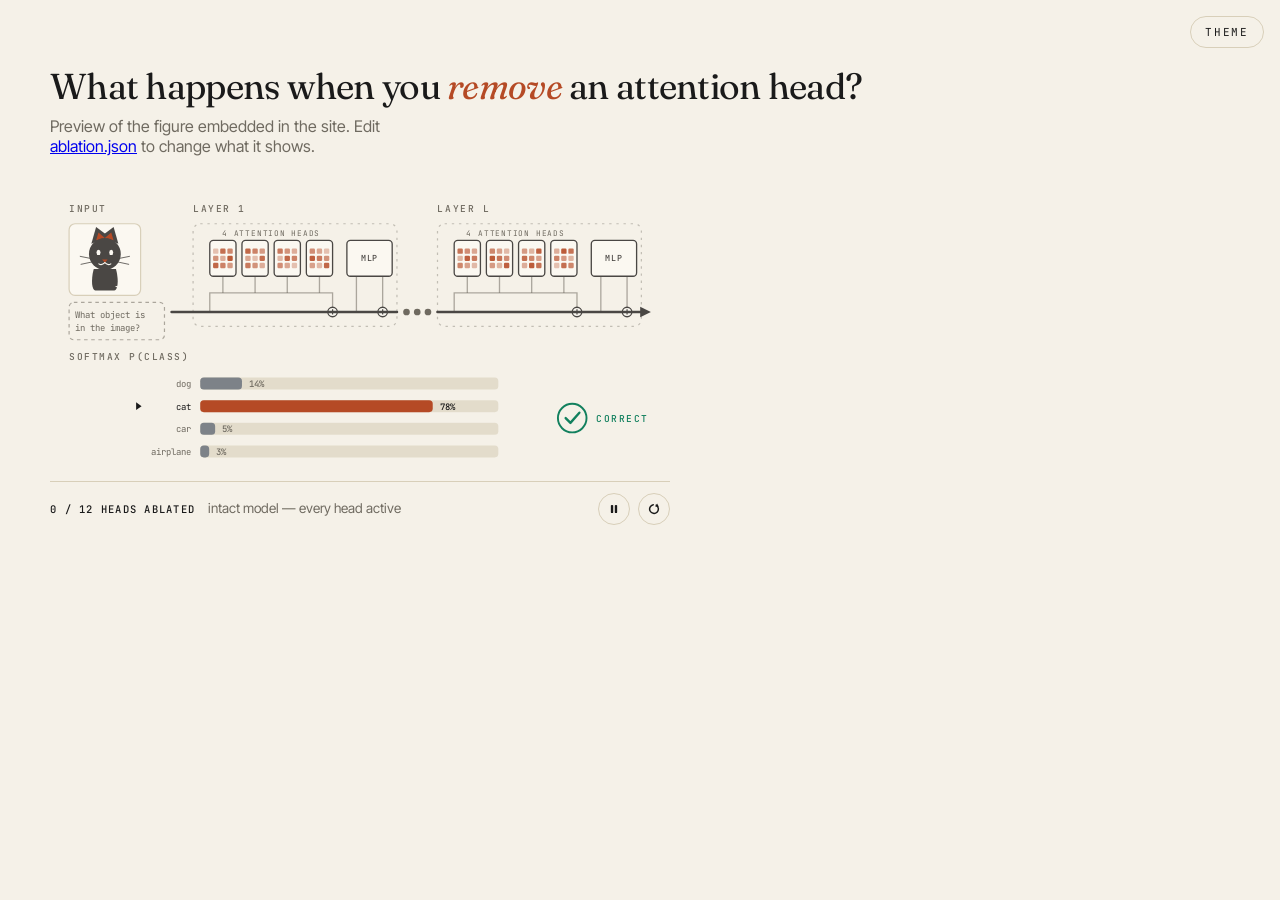
==== attention-ablation.html @ 916ce550 "update" ====
<!doctype html>
<html lang="en">
<head>
<meta charset="utf-8">
<meta name="viewport" content="width=device-width, initial-scale=1">
<title>Attention-head ablation — Timothy Schaumlöffel</title>

<!--
  Standalone preview of the figure that appears in index.html.
  Both pages mount the same module, so this is the place to check a change
  without reloading the whole site:

      attention-ablation.js   the figure (styles, markup, animation)
      ablation.json           what it shows — ablation order, probabilities

  Note: ES modules and fetch need an http:// origin. Opening this file straight
  from disk will not work; serve the folder instead, e.g.

      python3 -m http.server 8000
      open http://localhost:8000/attention-ablation.html
-->

<link rel="preconnect" href="https://fonts.googleapis.com">
<link rel="preconnect" href="https://fonts.gstatic.com" crossorigin>
<link href="https://fonts.googleapis.com/css2?family=Fraunces:ital,opsz,wght@0,9..144,300..900;1,9..144,300..900&family=Inter+Tight:wght@300;400;500;600&family=JetBrains+Mono:wght@400;500&display=swap" rel="stylesheet">

<style>
  /* Mirrors the tokens index.html defines, so the preview matches the site. */
  :root {
    --bg: #f5f1e8; --paper: #fbf8f1;
    --ink: #1a1a1a; --ink-soft: #4a4744; --ink-mute: #6f6a60;
    --rule: #d8cfb9; --accent: #b54a25;
    --mono: "JetBrains Mono", ui-monospace, Menlo, monospace;
  }
  @media (prefers-color-scheme: dark) {
    :root:not([data-theme="light"]) {
      --bg: #15171a; --paper: #1a1c1f;
      --ink: #ece7dc; --ink-soft: #b8b3a8; --ink-mute: #9a958a;
      --rule: #2c2f33; --accent: #e0926a;
    }
  }
  [data-theme="dark"] {
    --bg: #15171a; --paper: #1a1c1f;
    --ink: #ece7dc; --ink-soft: #b8b3a8; --ink-mute: #9a958a;
    --rule: #2c2f33; --accent: #e0926a;
  }
  *, *::before, *::after { box-sizing: border-box; }
  body {
    margin: 0;
    padding: clamp(1.5rem, 5vw, 4rem) clamp(1.25rem, 4vw, 3rem);
    background: var(--bg); color: var(--ink);
    font-family: "Inter Tight", system-ui, -apple-system, sans-serif;
    -webkit-font-smoothing: antialiased;
  }
  .page { max-width: 1180px; margin: 0 auto; }
  h1 {
    font-family: "Fraunces", Georgia, serif; font-weight: 400;
    font-size: clamp(1.5rem, 4vw, 2.25rem); letter-spacing: -.02em; margin: 0 0 .5rem;
  }
  h1 em { font-style: italic; color: var(--accent); }
  .lede { color: var(--ink-mute); margin: 0 0 2rem; max-width: 46ch; }
  .toggle {
    position: fixed; top: 1rem; right: 1rem;
    font-family: var(--mono); font-size: 11px; letter-spacing: .15em; text-transform: uppercase;
    background: none; border: 1px solid var(--rule); border-radius: 999px;
    padding: .5rem .9rem; color: var(--ink); cursor: pointer;
  }
</style>
</head>
<body>
  <button class="toggle" id="themeToggle" type="button">Theme</button>

  <div class="page">
    <h1>What happens when you <em>remove</em> an attention head?</h1>
    <p class="lede">Preview of the figure embedded in the site. Edit
       <a href="ablation.json">ablation.json</a> to change what it shows.</p>

    <div data-attention-ablation data-config="ablation.json"></div>
  </div>

  <script type="module" src="attention-ablation.js"></script>
  <script>
    // Local theme toggle so the preview can be checked in both palettes.
    document.getElementById('themeToggle').addEventListener('click', () => {
      const root = document.documentElement;
      const dark = root.getAttribute('data-theme') === 'dark'
        || (!root.getAttribute('data-theme') && matchMedia('(prefers-color-scheme: dark)').matches);
      root.setAttribute('data-theme', dark ? 'light' : 'dark');
    });
  </script>
</body>
</html>
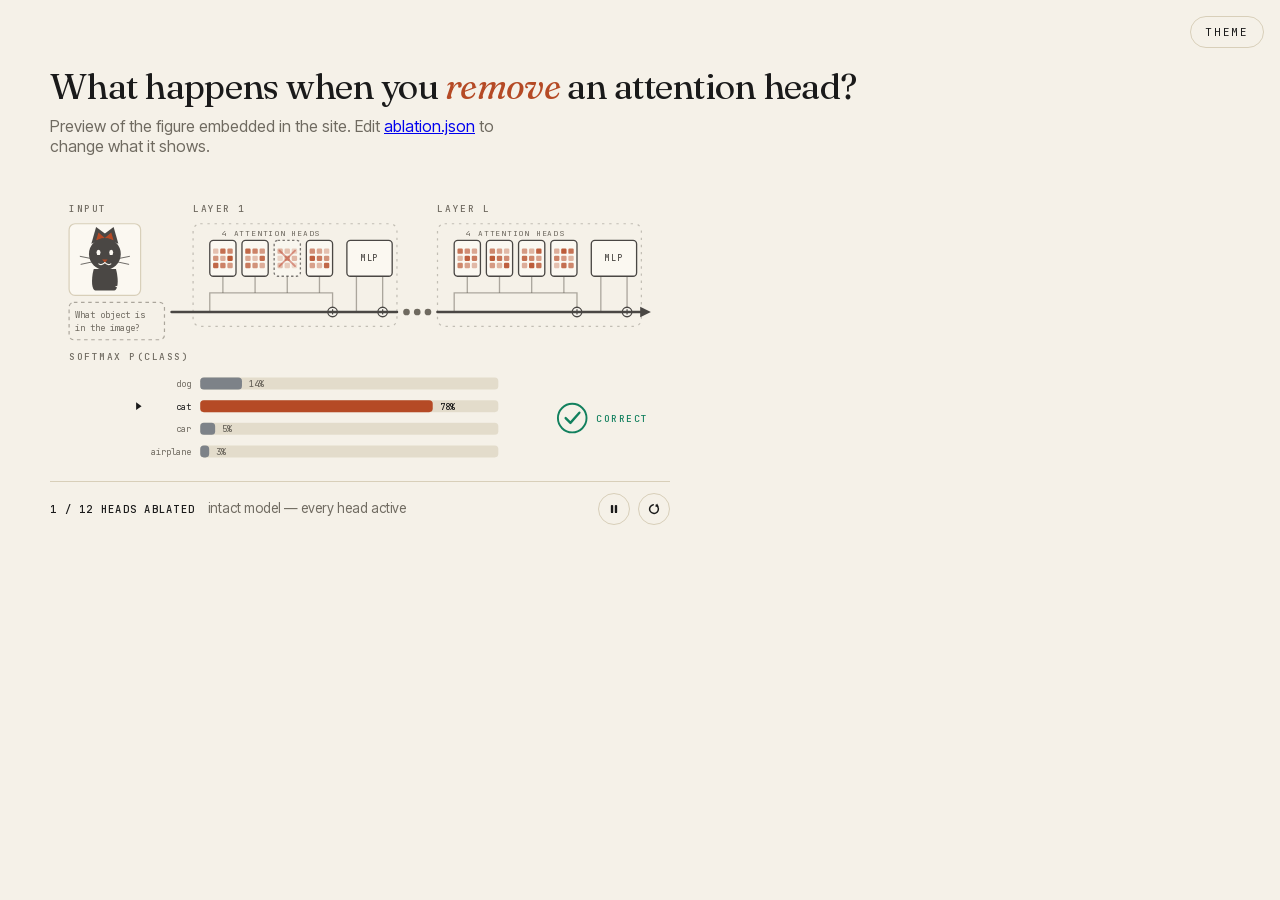
==== commit 9e3d2305: "update" ====
--- a/attention-ablation.html
+++ b/attention-ablation.html
@@ -20,41 +20,35 @@
       open http://localhost:8000/attention-ablation.html
 -->
 
-<link rel="preconnect" href="https://fonts.googleapis.com">
-<link rel="preconnect" href="https://fonts.gstatic.com" crossorigin>
-<link href="https://fonts.googleapis.com/css2?family=Fraunces:ital,opsz,wght@0,9..144,300..900;1,9..144,300..900&family=Inter+Tight:wght@300;400;500;600&family=JetBrains+Mono:wght@400;500&display=swap" rel="stylesheet">
+<!-- Theme and type come straight from the site's stylesheets, so this preview
+     cannot drift from index.html. Only the page chrome below is local. -->
+<link rel="stylesheet" href="styles/fonts.css">
+<link rel="stylesheet" href="styles/tokens.css">
+
+<!-- Same pre-paint theme bootstrap as index.html: tokens.css keys the dark
+     palette off [data-theme], so the attribute has to be stamped before paint. -->
+<script>
+  (function () {
+    var stored = null;
+    try { stored = localStorage.getItem('theme'); } catch (e) {}
+    var dark = stored ? stored === 'dark' : window.matchMedia('(prefers-color-scheme: dark)').matches;
+    document.documentElement.setAttribute('data-theme', dark ? 'dark' : 'light');
+  })();
+</script>
 
 <style>
-  /* Mirrors the tokens index.html defines, so the preview matches the site. */
-  :root {
-    --bg: #f5f1e8; --paper: #fbf8f1;
-    --ink: #1a1a1a; --ink-soft: #4a4744; --ink-mute: #6f6a60;
-    --rule: #d8cfb9; --accent: #b54a25;
-    --mono: "JetBrains Mono", ui-monospace, Menlo, monospace;
-  }
-  @media (prefers-color-scheme: dark) {
-    :root:not([data-theme="light"]) {
-      --bg: #15171a; --paper: #1a1c1f;
-      --ink: #ece7dc; --ink-soft: #b8b3a8; --ink-mute: #9a958a;
-      --rule: #2c2f33; --accent: #e0926a;
-    }
-  }
-  [data-theme="dark"] {
-    --bg: #15171a; --paper: #1a1c1f;
-    --ink: #ece7dc; --ink-soft: #b8b3a8; --ink-mute: #9a958a;
-    --rule: #2c2f33; --accent: #e0926a;
-  }
+  /* Page chrome for the preview itself — the figure styles itself. */
   *, *::before, *::after { box-sizing: border-box; }
   body {
     margin: 0;
     padding: clamp(1.5rem, 5vw, 4rem) clamp(1.25rem, 4vw, 3rem);
     background: var(--bg); color: var(--ink);
-    font-family: "Inter Tight", system-ui, -apple-system, sans-serif;
+    font-family: var(--sans);
     -webkit-font-smoothing: antialiased;
   }
   .page { max-width: 1180px; margin: 0 auto; }
   h1 {
-    font-family: "Fraunces", Georgia, serif; font-weight: 400;
+    font-family: var(--serif); font-weight: 400;
     font-size: clamp(1.5rem, 4vw, 2.25rem); letter-spacing: -.02em; margin: 0 0 .5rem;
   }
   h1 em { font-style: italic; color: var(--accent); }
--- a/styles/fonts.css
+++ b/styles/fonts.css
@@ -0,0 +1,68 @@
+/* Self-hosted webfonts — no third-party request, so no visitor IP reaches Google.
+   Only the latin/latin-ext subsets and the weight ranges the CSS uses are shipped;
+   re-download from Google Fonts and mirror the range here if a new one is needed. */
+@font-face {
+  font-family: 'Fraunces';
+  font-style: italic;
+  font-weight: 300 700;
+  font-display: swap;
+  src: url(../assets/fonts/fraunces-italic-latin.woff2) format('woff2');
+  unicode-range: U+0000-00FF, U+0131, U+0152-0153, U+02BB-02BC, U+02C6, U+02DA, U+02DC, U+0304, U+0308, U+0329, U+2000-206F, U+20AC, U+2122, U+2191, U+2193, U+2212, U+2215, U+FEFF, U+FFFD;
+}
+@font-face {
+  font-family: 'Fraunces';
+  font-style: italic;
+  font-weight: 300 700;
+  font-display: swap;
+  src: url(../assets/fonts/fraunces-italic-latin-ext.woff2) format('woff2');
+  unicode-range: U+0100-02BA, U+02BD-02C5, U+02C7-02CC, U+02CE-02D7, U+02DD-02FF, U+0304, U+0308, U+0329, U+1D00-1DBF, U+1E00-1E9F, U+1EF2-1EFF, U+2020, U+20A0-20AB, U+20AD-20C0, U+2113, U+2C60-2C7F, U+A720-A7FF;
+}
+@font-face {
+  font-family: 'Fraunces';
+  font-style: normal;
+  font-weight: 300 700;
+  font-display: swap;
+  src: url(../assets/fonts/fraunces-normal-latin.woff2) format('woff2');
+  unicode-range: U+0000-00FF, U+0131, U+0152-0153, U+02BB-02BC, U+02C6, U+02DA, U+02DC, U+0304, U+0308, U+0329, U+2000-206F, U+20AC, U+2122, U+2191, U+2193, U+2212, U+2215, U+FEFF, U+FFFD;
+}
+@font-face {
+  font-family: 'Fraunces';
+  font-style: normal;
+  font-weight: 300 700;
+  font-display: swap;
+  src: url(../assets/fonts/fraunces-normal-latin-ext.woff2) format('woff2');
+  unicode-range: U+0100-02BA, U+02BD-02C5, U+02C7-02CC, U+02CE-02D7, U+02DD-02FF, U+0304, U+0308, U+0329, U+1D00-1DBF, U+1E00-1E9F, U+1EF2-1EFF, U+2020, U+20A0-20AB, U+20AD-20C0, U+2113, U+2C60-2C7F, U+A720-A7FF;
+}
+@font-face {
+  font-family: 'Inter Tight';
+  font-style: normal;
+  font-weight: 400 500;
+  font-display: swap;
+  src: url(../assets/fonts/inter-tight-normal-latin.woff2) format('woff2');
+  unicode-range: U+0000-00FF, U+0131, U+0152-0153, U+02BB-02BC, U+02C6, U+02DA, U+02DC, U+0304, U+0308, U+0329, U+2000-206F, U+20AC, U+2122, U+2191, U+2193, U+2212, U+2215, U+FEFF, U+FFFD;
+}
+@font-face {
+  font-family: 'Inter Tight';
+  font-style: normal;
+  font-weight: 400 500;
+  font-display: swap;
+  src: url(../assets/fonts/inter-tight-normal-latin-ext.woff2) format('woff2');
+  unicode-range: U+0100-02BA, U+02BD-02C5, U+02C7-02CC, U+02CE-02D7, U+02DD-02FF, U+0304, U+0308, U+0329, U+1D00-1DBF, U+1E00-1E9F, U+1EF2-1EFF, U+2020, U+20A0-20AB, U+20AD-20C0, U+2113, U+2C60-2C7F, U+A720-A7FF;
+}
+@font-face {
+  font-family: 'JetBrains Mono';
+  font-style: normal;
+  font-weight: 400 500;
+  font-display: swap;
+  src: url(../assets/fonts/jetbrains-mono-normal-latin.woff2) format('woff2');
+  unicode-range: U+0000-00FF, U+0131, U+0152-0153, U+02BB-02BC, U+02C6, U+02DA, U+02DC, U+0304, U+0308, U+0329, U+2000-206F, U+20AC, U+2122, U+2191, U+2193, U+2212, U+2215, U+FEFF, U+FFFD;
+}
+@font-face {
+  font-family: 'JetBrains Mono';
+  font-style: normal;
+  font-weight: 400 500;
+  font-display: swap;
+  src: url(../assets/fonts/jetbrains-mono-normal-latin-ext.woff2) format('woff2');
+  unicode-range: U+0100-02BA, U+02BD-02C5, U+02C7-02CC, U+02CE-02D7, U+02DD-02FF, U+0304, U+0308, U+0329, U+1D00-1DBF, U+1E00-1E9F, U+1EF2-1EFF, U+2020, U+20A0-20AB, U+20AD-20C0, U+2113, U+2C60-2C7F, U+A720-A7FF;
+}
+
--- a/styles/tokens.css
+++ b/styles/tokens.css
@@ -0,0 +1,38 @@
+/* Design tokens: colour, type and shadow, light by default and overridden
+   under [data-theme="dark"]. attention-ablation.html loads this file too, so the
+   standalone figure preview stays in step with the site. */
+:root {
+  --bg:        #f5f1e8;
+  --bg-soft:   #ede6d6;
+  --paper:    #fbf8f1;
+  --ink:      #1a1a1a;
+  --ink-soft: #4a4744;
+  --ink-mute: #6f6a60;          
+  --rule:     #d8cfb9;
+  --rule-strong: #8f8264;       /* borders on controls — meets 3:1 for non-text contrast */
+  --accent:   #b54a25;
+  --accent-soft: #d97a4a;
+  --shadow:   0 1px 0 rgba(26,26,26,.04);
+
+  /* One settle curve, so anything that moves decelerates the same way. */
+  --ease-settle: cubic-bezier(.22, 1, .36, 1);
+
+  --serif: "Fraunces", "Iowan Old Style", Georgia, serif;
+  --sans:  "Inter Tight", system-ui, -apple-system, "Segoe UI", sans-serif;
+  --mono:  "JetBrains Mono", ui-monospace, Menlo, monospace;
+}
+
+[data-theme="dark"] {
+  --bg:       #15171a;
+  --bg-soft:  #1e2125;
+  --paper:    #1a1c1f;
+  --ink:      #ece7dc;
+  --ink-soft: #b8b3a8;
+  --ink-mute: #9a958a;          
+  --rule:     #2c2f33;
+  --rule-strong: #646b75;
+  --accent:   #e0926a;
+  --accent-soft: #f0a784;
+  --shadow:   0 1px 0 rgba(0,0,0,.3);
+}
+
